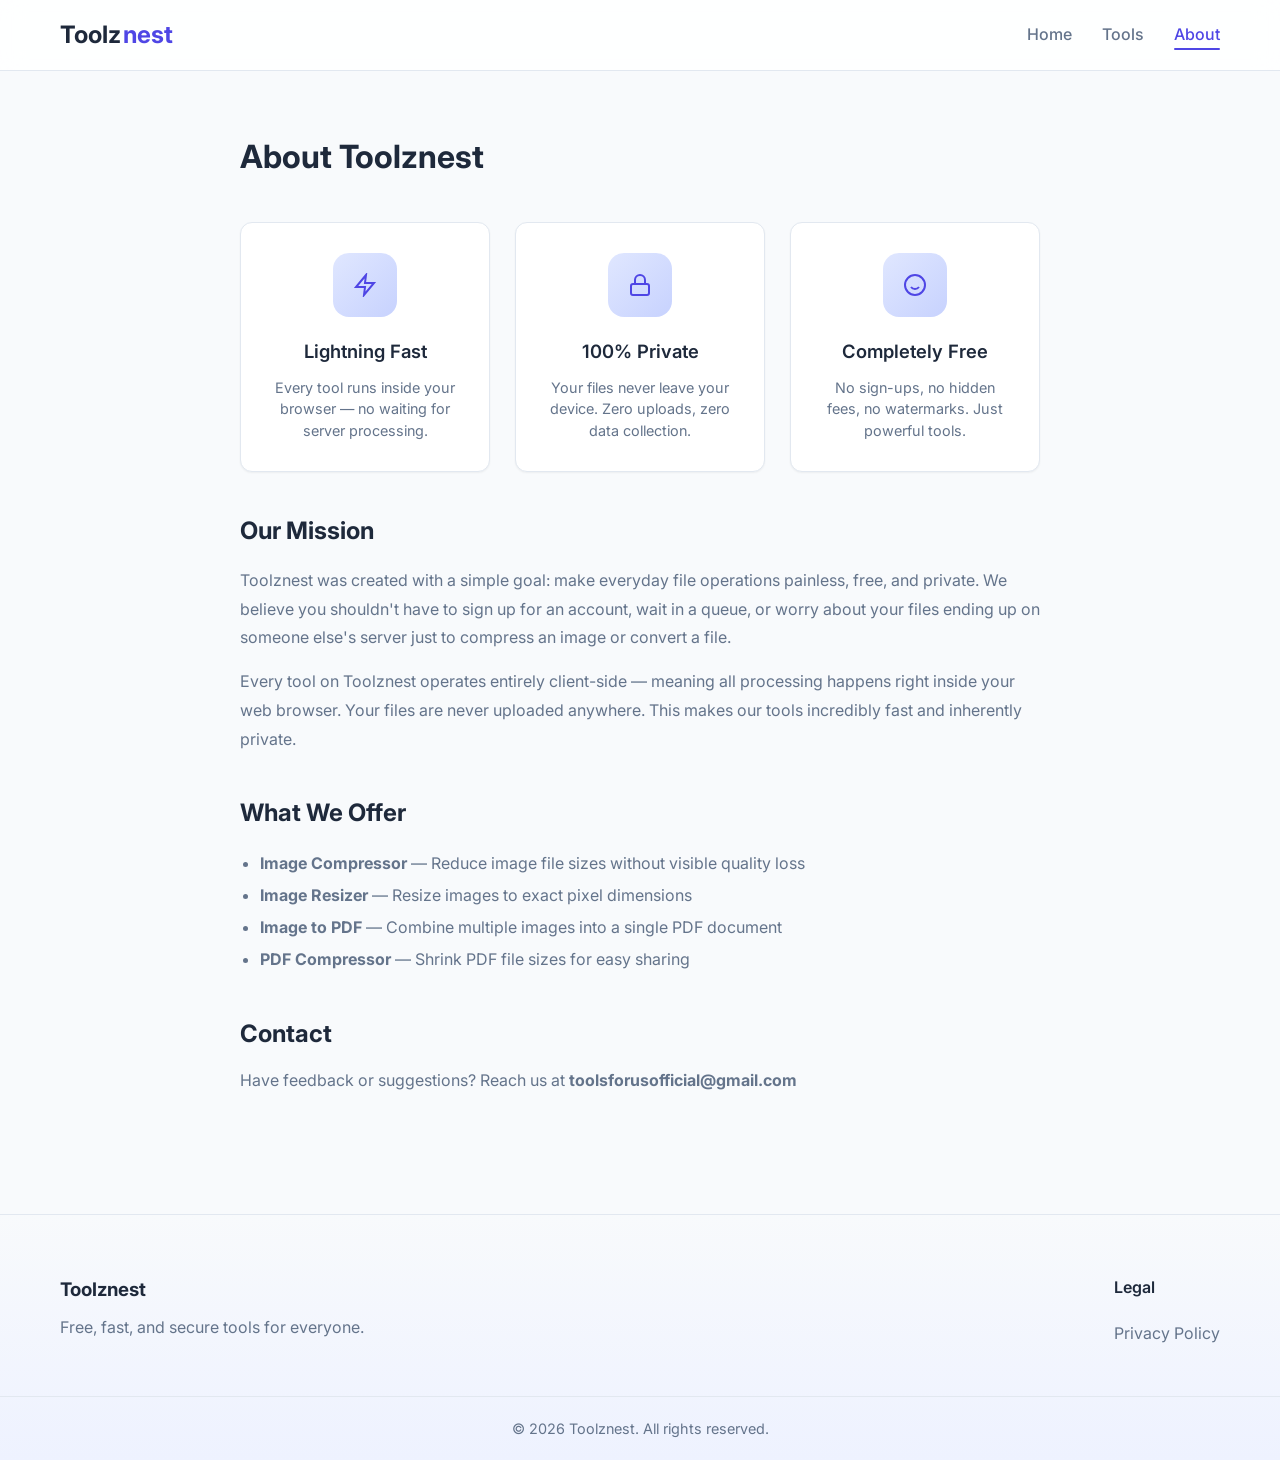
==== about.html @ 43f98a4e "Refactor: Client-specific layout for Top Image and PDF Tools + Dark Mode/SEO/Bookmarks" ====
<!DOCTYPE html>
<html lang="en">
<head>
    <meta charset="UTF-8">
    <meta name="viewport" content="width=device-width, initial-scale=1.0">
    <title>About - Toolznest</title>
    <meta name="description" content="Learn about Toolznest — a free, fast, and privacy-first platform for online PDF and image tools.">
    <link rel="stylesheet" href="css/style.css">
    <link href="https://fonts.googleapis.com/css2?family=Inter:wght@400;500;600;700&display=swap" rel="stylesheet">
</head>
<body>
    <nav class="navbar">
        <div class="container nav-content">
            <a href="index.html" class="logo">Toolz<span class="highlight">nest</span></a>
            <ul class="nav-links">
                <li><a href="index.html">Home</a></li>
                <li><a href="index.html#tools">Tools</a></li>
                <li><a href="about.html" class="active">About</a></li>
            </ul>
        </div>
    </nav>

    <main class="container" style="padding: 60px 20px;">
        <div style="max-width: 800px; margin: 0 auto;">
            <h1>About Toolznest</h1>

            <section style="margin-top: 40px;">
                <div style="display: grid; grid-template-columns: repeat(auto-fit, minmax(220px, 1fr)); gap: 25px; margin-bottom: 40px;">
                    <div class="tool-card" style="cursor: default;">
                        <div class="icon-wrapper">
                            <svg width="24" height="24" viewBox="0 0 24 24" fill="none" stroke="currentColor" stroke-width="2"><path d="M13 2L3 14h9l-1 8 10-12h-9l1-8z"/></svg>
                        </div>
                        <h3>Lightning Fast</h3>
                        <p>Every tool runs inside your browser — no waiting for server processing.</p>
                    </div>
                    <div class="tool-card" style="cursor: default;">
                        <div class="icon-wrapper">
                            <svg width="24" height="24" viewBox="0 0 24 24" fill="none" stroke="currentColor" stroke-width="2"><rect x="3" y="11" width="18" height="11" rx="2" ry="2"></rect><path d="M7 11V7a5 5 0 0 1 10 0v4"></path></svg>
                        </div>
                        <h3>100% Private</h3>
                        <p>Your files never leave your device. Zero uploads, zero data collection.</p>
                    </div>
                    <div class="tool-card" style="cursor: default;">
                        <div class="icon-wrapper">
                            <svg width="24" height="24" viewBox="0 0 24 24" fill="none" stroke="currentColor" stroke-width="2"><circle cx="12" cy="12" r="10"/><path d="M8 14s1.5 2 4 2 4-2 4-2"/><line x1="9" y1="9" x2="9.01" y2="9"/><line x1="15" y1="9" x2="15.01" y2="9"/></svg>
                        </div>
                        <h3>Completely Free</h3>
                        <p>No sign-ups, no hidden fees, no watermarks. Just powerful tools.</p>
                    </div>
                </div>
            </section>

            <section style="margin-top: 30px;">
                <h2>Our Mission</h2>
                <p style="color: var(--text-muted); margin-top: 15px; line-height: 1.8;">Toolznest was created with a simple goal: make everyday file operations painless, free, and private. We believe you shouldn't have to sign up for an account, wait in a queue, or worry about your files ending up on someone else's server just to compress an image or convert a file.</p>
                <p style="color: var(--text-muted); margin-top: 15px; line-height: 1.8;">Every tool on Toolznest operates entirely client-side — meaning all processing happens right inside your web browser. Your files are never uploaded anywhere. This makes our tools incredibly fast and inherently private.</p>
            </section>

            <section style="margin-top: 40px;">
                <h2>What We Offer</h2>
                <ul style="color: var(--text-muted); margin-top: 15px; line-height: 2; padding-left: 20px;">
                    <li><strong>Image Compressor</strong> — Reduce image file sizes without visible quality loss</li>
                    <li><strong>Image Resizer</strong> — Resize images to exact pixel dimensions</li>
                    <li><strong>Image to PDF</strong> — Combine multiple images into a single PDF document</li>
                    <li><strong>PDF Compressor</strong> — Shrink PDF file sizes for easy sharing</li>
                </ul>
            </section>

            <section style="margin-top: 40px;">
                <h2>Contact</h2>
                <p style="color: var(--text-muted); margin-top: 15px;">Have feedback or suggestions? Reach us at <strong>toolsforusofficial@gmail.com</strong></p>
            </section>
        </div>
    </main>

    <footer class="footer">
        <div class="container footer-content">
            <div class="footer-brand">
                <h3>Toolz<span>nest</span></h3>
                <p>Free, fast, and secure tools for everyone.</p>
            </div>
            <div class="footer-links">
                <h4>Legal</h4>
                <ul>
                    <li><a href="privacy.html">Privacy Policy</a></li>
                </ul>
            </div>
        </div>
        <div class="footer-bottom">
            <p>&copy; 2026 Toolznest. All rights reserved.</p>
        </div>
    </footer>
</body>
</html>
---- css/style.css ----
:root {
    --primary: #4F46E5;
    --primary-hover: #4338CA;
    --primary-glow: rgba(79, 70, 229, 0.25);
    --secondary: #E0E7FF;
    --secondary-hover: #C7D2FE;
    --accent: #06B6D4;
    --accent-hover: #0891B2;
    --success: #10B981;
    --success-bg: #D1FAE5;
    --warning: #F59E0B;
    --danger: #EF4444;
    --bg-color: #F8FAFC;
    --card-bg: #FFFFFF;
    --text-main: #1E293B;
    --text-muted: #64748B;
    --border-color: #E2E8F0;
    --nav-bg: rgba(255, 255, 255, 0.85);
    --shadow-sm: 0 1px 2px 0 rgba(0, 0, 0, 0.05);
    --shadow-md: 0 4px 6px -1px rgba(0, 0, 0, 0.1), 0 2px 4px -1px rgba(0, 0, 0, 0.06);
    --shadow-lg: 0 10px 15px -3px rgba(0, 0, 0, 0.1), 0 4px 6px -2px rgba(0, 0, 0, 0.05);
    --shadow-xl: 0 20px 25px -5px rgba(0, 0, 0, 0.1), 0 10px 10px -5px rgba(0, 0, 0, 0.04);
    --radius: 12px;
    --radius-lg: 20px;
}

[data-theme="dark"] {
    --primary: #6366F1;
    --primary-hover: #4F46E5;
    --primary-glow: rgba(99, 102, 241, 0.3);
    --secondary: #312E81;
    --secondary-hover: #3730A3;
    --accent: #22D3EE;
    --accent-hover: #06B6D4;
    --success: #34D399;
    --success-bg: #064E3B;
    --bg-color: #0F172A;
    --card-bg: #1E293B;
    --text-main: #F8FAFC;
    --text-muted: #94A3B8;
    --border-color: #334155;
    --nav-bg: rgba(30, 41, 59, 0.85);
    --shadow-sm: 0 1px 2px 0 rgba(0, 0, 0, 0.3);
    --shadow-md: 0 4px 6px -1px rgba(0, 0, 0, 0.4), 0 2px 4px -1px rgba(0, 0, 0, 0.2);
    --shadow-lg: 0 10px 15px -3px rgba(0, 0, 0, 0.5), 0 4px 6px -2px rgba(0, 0, 0, 0.3);
    --shadow-xl: 0 20px 25px -5px rgba(0, 0, 0, 0.6), 0 10px 10px -5px rgba(0, 0, 0, 0.4);
}


* {
    margin: 0;
    padding: 0;
    box-sizing: border-box;
    font-family: 'Inter', -apple-system, sans-serif;
}

body {
    background-color: var(--bg-color);
    color: var(--text-main);
    line-height: 1.6;
}

a {
    text-decoration: none;
    color: inherit;
}

.container {
    max-width: 1200px;
    margin: 0 auto;
    padding: 0 20px;
}

/* ===== Navbar ===== */
.navbar {
    background: rgba(255, 255, 255, 0.85);
    backdrop-filter: blur(12px);
    -webkit-backdrop-filter: blur(12px);
    border-bottom: 1px solid var(--border-color);
    position: sticky;
    top: 0;
    z-index: 100;
    transition: box-shadow 0.3s ease;
}

.navbar.scrolled {
    box-shadow: var(--shadow-md);
}

.nav-content {
    display: flex;
    justify-content: space-between;
    align-items: center;
    height: 70px;
}

.logo {
    font-size: 1.5rem;
    font-weight: 700;
    color: var(--text-main);
    display: flex;
    align-items: center;
    gap: 2px;
}

.highlight {
    color: var(--primary);
}

.nav-links {
    display: flex;
    list-style: none;
    gap: 30px;
}

.nav-links a {
    font-weight: 500;
    color: var(--text-muted);
    transition: color 0.2s ease;
    position: relative;
    padding: 4px 0;
}

.nav-links a::after {
    content: '';
    position: absolute;
    bottom: -2px;
    left: 0;
    width: 0;
    height: 2px;
    background: var(--primary);
    transition: width 0.3s ease;
    border-radius: 2px;
}

.nav-links a:hover::after, .nav-links a.active::after {
    width: 100%;
}

.nav-links a:hover, .nav-links a.active {
    color: var(--primary);
}

/* ===== Hero Section ===== */
.hero {
    padding: 100px 0 80px;
    text-align: center;
    background: linear-gradient(135deg, #EEF2FF 0%, #E0E7FF 40%, #C7D2FE 100%);
    border-bottom: 1px solid var(--border-color);
    position: relative;
    overflow: hidden;
}

.hero::before {
    content: '';
    position: absolute;
    top: -50%;
    left: -50%;
    width: 200%;
    height: 200%;
    background: radial-gradient(circle at 30% 50%, rgba(79, 70, 229, 0.08) 0%, transparent 50%),
                radial-gradient(circle at 70% 30%, rgba(6, 182, 212, 0.06) 0%, transparent 50%);
    animation: heroFloat 20s ease-in-out infinite;
}

@keyframes heroFloat {
    0%, 100% { transform: translate(0, 0) rotate(0deg); }
    25% { transform: translate(2%, -1%) rotate(1deg); }
    50% { transform: translate(-1%, 2%) rotate(-0.5deg); }
    75% { transform: translate(1%, -2%) rotate(0.5deg); }
}

.hero-content {
    position: relative;
    z-index: 1;
}

.hero-badge {
    display: inline-flex;
    align-items: center;
    gap: 8px;
    padding: 8px 20px;
    background: white;
    border-radius: 50px;
    font-size: 0.85rem;
    font-weight: 600;
    color: var(--primary);
    box-shadow: var(--shadow-md);
    margin-bottom: 30px;
    animation: fadeInDown 0.6s ease;
    border: 1px solid rgba(79, 70, 229, 0.15);
}

.hero-badge .badge-icon {
    font-size: 1rem;
}

.hero h1 {
    font-size: 3.2rem;
    font-weight: 800;
    margin-bottom: 20px;
    color: var(--text-main);
    line-height: 1.2;
    animation: fadeInUp 0.6s ease 0.1s both;
    letter-spacing: -0.02em;
}

.hero h1 .highlight {
    background: linear-gradient(135deg, var(--primary), var(--accent));
    -webkit-background-clip: text;
    -webkit-text-fill-color: transparent;
    background-clip: text;
}

.hero .subtitle {
    font-size: 1.2rem;
    color: var(--text-muted);
    max-width: 650px;
    margin: 0 auto 20px auto;
    animation: fadeInUp 0.6s ease 0.2s both;
}

.hero-features {
    display: flex;
    justify-content: center;
    gap: 30px;
    margin-bottom: 40px;
    animation: fadeInUp 0.6s ease 0.3s both;
    flex-wrap: wrap;
}

.hero-feature {
    display: flex;
    align-items: center;
    gap: 8px;
    font-size: 0.95rem;
    color: var(--text-main);
    font-weight: 500;
}

.hero-feature .check-icon {
    width: 22px;
    height: 22px;
    background: var(--success);
    border-radius: 50%;
    display: flex;
    align-items: center;
    justify-content: center;
    color: white;
    font-size: 0.75rem;
    flex-shrink: 0;
}

.cta-buttons {
    animation: fadeInUp 0.6s ease 0.4s both;
}

.btn {
    display: inline-block;
    padding: 14px 32px;
    border-radius: 10px;
    font-weight: 600;
    font-size: 0.95rem;
    transition: all 0.3s ease;
    cursor: pointer;
    border: none;
    letter-spacing: 0.01em;
}

.btn-primary {
    background: linear-gradient(135deg, var(--primary), #6366F1);
    color: white;
    box-shadow: 0 4px 14px var(--primary-glow);
}

.btn-primary:hover {
    transform: translateY(-2px);
    box-shadow: 0 8px 25px var(--primary-glow);
}

.btn-secondary {
    background-color: white;
    color: var(--primary);
    border: 2px solid rgba(79, 70, 229, 0.2);
    margin-left: 15px;
}

.btn-secondary:hover {
    background-color: var(--secondary);
    border-color: var(--primary);
    transform: translateY(-2px);
}

.btn-success {
    background: linear-gradient(135deg, var(--success), #059669);
    color: white;
    box-shadow: 0 4px 14px rgba(16, 185, 129, 0.25);
}

.btn-success:hover {
    transform: translateY(-2px);
    box-shadow: 0 8px 25px rgba(16, 185, 129, 0.3);
}

.btn-outline {
    background: transparent;
    color: var(--text-muted);
    border: 2px solid var(--border-color);
}

.btn-outline:hover {
    border-color: var(--primary);
    color: var(--primary);
    background: var(--secondary);
}

.btn-icon {
    display: inline-flex;
    align-items: center;
    gap: 8px;
}

.btn-icon svg {
    width: 18px;
    height: 18px;
}

/* ===== Animations ===== */
@keyframes fadeInUp {
    from { opacity: 0; transform: translateY(20px); }
    to { opacity: 1; transform: translateY(0); }
}

@keyframes fadeInDown {
    from { opacity: 0; transform: translateY(-20px); }
    to { opacity: 1; transform: translateY(0); }
}

@keyframes fadeIn {
    from { opacity: 0; }
    to { opacity: 1; }
}

@keyframes pulse {
    0%, 100% { transform: scale(1); }
    50% { transform: scale(1.05); }
}

@keyframes spin {
    from { transform: rotate(0deg); }
    to { transform: rotate(360deg); }
}

@keyframes shimmer {
    0% { background-position: -200% 0; }
    100% { background-position: 200% 0; }
}

/* ===== Sections ===== */
.category-section {
    padding: 60px 0;
}

.section-title {
    font-size: 2rem;
    margin-bottom: 15px;
    text-align: center;
    font-weight: 700;
}

.section-subtitle {
    text-align: center;
    color: var(--text-muted);
    margin-bottom: 40px;
    font-size: 1.05rem;
}

.cards-grid {
    display: grid;
    grid-template-columns: repeat(auto-fill, minmax(280px, 1fr));
    gap: 24px;
}

/* ===== Tool Cards ===== */
.tool-card {
    background-color: var(--card-bg);
    border-radius: var(--radius);
    padding: 30px;
    text-align: center;
    border: 1px solid var(--border-color);
    box-shadow: var(--shadow-sm);
    transition: all 0.4s cubic-bezier(0.25, 0.8, 0.25, 1);
    position: relative;
    overflow: hidden;
}

.tool-card::before {
    content: '';
    position: absolute;
    top: 0;
    left: 0;
    right: 0;
    height: 3px;
    background: linear-gradient(90deg, var(--primary), var(--accent));
    opacity: 0;
    transition: opacity 0.3s ease;
}

.tool-card:hover {
    transform: translateY(-6px);
    box-shadow: var(--shadow-xl);
    border-color: rgba(79, 70, 229, 0.3);
}

.tool-card:hover::before {
    opacity: 1;
}

.tool-card .tag {
    position: absolute;
    top: 12px;
    right: 12px;
    font-size: 0.7rem;
    font-weight: 700;
    padding: 3px 10px;
    border-radius: 20px;
    text-transform: uppercase;
    letter-spacing: 0.5px;
}

.tag-new {
    background: linear-gradient(135deg, #10B981, #059669);
    color: white;
}

.tag-popular {
    background: linear-gradient(135deg, #F59E0B, #D97706);
    color: white;
}

.tag-hot {
    background: linear-gradient(135deg, #EF4444, #DC2626);
    color: white;
}

.icon-wrapper {
    width: 64px;
    height: 64px;
    background: linear-gradient(135deg, var(--secondary), #C7D2FE);
    border-radius: 16px;
    margin: 0 auto 20px auto;
    display: flex;
    align-items: center;
    justify-content: center;
    color: var(--primary);
    transition: all 0.3s ease;
}

.tool-card:hover .icon-wrapper {
    transform: scale(1.1);
    background: linear-gradient(135deg, var(--primary), #6366F1);
    color: white;
}

.tool-card h3 {
    font-size: 1.15rem;
    margin-bottom: 10px;
    font-weight: 600;
}

.tool-card p {
    color: var(--text-muted);
    font-size: 0.9rem;
    line-height: 1.5;
}

/* ===== Footer ===== */
.footer {
    background: linear-gradient(180deg, var(--bg-color) 0%, #EEF2FF 100%);
    border-top: 1px solid var(--border-color);
    margin-top: 60px;
    padding-top: 60px;
}

.footer-content {
    display: flex;
    justify-content: space-between;
    flex-wrap: wrap;
    gap: 40px;
    margin-bottom: 40px;
}

.footer-brand p {
    color: var(--text-muted);
    margin-top: 10px;
}

.footer-links h4 {
    margin-bottom: 20px;
    font-weight: 600;
}

.footer-links ul {
    list-style: none;
}

.footer-links li {
    margin-bottom: 10px;
}

.footer-links a {
    color: var(--text-muted);
    transition: color 0.2s;
}

.footer-links a:hover {
    color: var(--primary);
}

.footer-bottom {
    text-align: center;
    padding: 20px;
    border-top: 1px solid var(--border-color);
    color: var(--text-muted);
    font-size: 0.9rem;
}

/* ===== Tool Page Specifics ===== */
.tool-page-header {
    text-align: center;
    padding: 60px 0 40px;
}

.tool-page-header h1 {
    font-size: 2.5rem;
    font-weight: 800;
    margin-bottom: 12px;
    letter-spacing: -0.02em;
}

.tool-page-header p {
    color: var(--text-muted);
    font-size: 1.1rem;
    max-width: 600px;
    margin: 0 auto;
}

.tool-workspace {
    background: var(--card-bg);
    border-radius: var(--radius-lg);
    padding: 40px;
    box-shadow: var(--shadow-lg);
    border: 1px solid var(--border-color);
    max-width: 800px;
    margin: 0 auto 60px;
    position: relative;
}

.upload-area {
    border: 2px dashed var(--border-color);
    border-radius: var(--radius);
    padding: 50px 40px;
    text-align: center;
    cursor: pointer;
    transition: all 0.3s ease;
    background: var(--bg-color);
    position: relative;
}

.upload-area:hover, .upload-area.dragover {
    border-color: var(--primary);
    background: var(--secondary);
    transform: scale(1.01);
}

.upload-icon {
    margin-bottom: 15px;
    color: var(--text-muted);
    transition: color 0.3s;
}

.upload-area:hover .upload-icon {
    color: var(--primary);
}

.upload-label {
    display: block;
    margin-bottom: 10px;
    font-weight: 600;
    font-size: 1.05rem;
}

.hidden-input {
    display: none;
}

.text-muted {
    color: var(--text-muted);
}

.settings-panel {
    margin-top: 30px;
    display: none;
    padding: 25px;
    background: var(--bg-color);
    border-radius: var(--radius);
    animation: fadeInUp 0.4s ease;
}

.form-group {
    margin-bottom: 20px;
}

.form-group label {
    display: block;
    margin-bottom: 8px;
    font-weight: 500;
}

.form-control {
    width: 100%;
    padding: 12px 14px;
    border: 1px solid var(--border-color);
    border-radius: 8px;
    outline: none;
    font-size: 0.95rem;
    transition: border-color 0.2s, box-shadow 0.2s;
}

.form-control:focus {
    border-color: var(--primary);
    box-shadow: 0 0 0 3px var(--primary-glow);
}

.result-area {
    margin-top: 30px;
    display: none;
    text-align: center;
    padding-top: 30px;
    border-top: 1px solid var(--border-color);
    animation: fadeInUp 0.5s ease;
}

.file-stats {
    display: flex;
    justify-content: center;
    gap: 30px;
    margin-bottom: 25px;
    color: var(--text-muted);
    flex-wrap: wrap;
}

.stat-box {
    background: var(--secondary);
    padding: 15px 25px;
    border-radius: 12px;
    min-width: 150px;
}

.stat-box small {
    display: block;
    margin-bottom: 4px;
    font-size: 0.8rem;
    text-transform: uppercase;
    letter-spacing: 0.5px;
    color: var(--text-muted);
}

/* ===== Processing Overlay ===== */
.processing-overlay {
    position: absolute;
    top: 0;
    left: 0;
    right: 0;
    bottom: 0;
    background: rgba(255, 255, 255, 0.95);
    backdrop-filter: blur(4px);
    display: none;
    flex-direction: column;
    align-items: center;
    justify-content: center;
    border-radius: var(--radius-lg);
    z-index: 10;
    animation: fadeIn 0.3s ease;
}

.processing-overlay.active {
    display: flex;
}

.processing-spinner {
    width: 56px;
    height: 56px;
    border: 4px solid var(--border-color);
    border-top-color: var(--primary);
    border-radius: 50%;
    animation: spin 0.8s linear infinite;
    margin-bottom: 20px;
}

.processing-text {
    font-size: 1.1rem;
    font-weight: 600;
    color: var(--text-main);
    margin-bottom: 8px;
}

.processing-subtext {
    font-size: 0.9rem;
    color: var(--text-muted);
    margin-bottom: 20px;
}

/* ===== Progress Bar ===== */
.progress-container {
    width: 280px;
    height: 8px;
    background: var(--border-color);
    border-radius: 10px;
    overflow: hidden;
    margin-top: 5px;
}

.progress-bar {
    height: 100%;
    background: linear-gradient(90deg, var(--primary), var(--accent));
    border-radius: 10px;
    width: 0%;
    transition: width 0.3s ease;
    position: relative;
}

.progress-bar::after {
    content: '';
    position: absolute;
    top: 0;
    left: 0;
    right: 0;
    bottom: 0;
    background: linear-gradient(90deg, transparent, rgba(255,255,255,0.3), transparent);
    background-size: 200% 100%;
    animation: shimmer 1.5s infinite;
}

.progress-percent {
    font-size: 0.85rem;
    font-weight: 600;
    color: var(--primary);
    margin-top: 8px;
}

/* ===== Result Action Buttons ===== */
.result-actions {
    display: flex;
    justify-content: center;
    gap: 15px;
    margin-top: 20px;
    flex-wrap: wrap;
}

/* ===== SEO Content Area ===== */
.seo-content {
    max-width: 800px;
    margin: 60px auto;
}

.seo-content h2, .seo-content h3 {
    margin: 30px 0 15px;
    color: var(--text-main);
}

.seo-content h2 {
    font-size: 1.6rem;
}

.seo-content p {
    margin-bottom: 15px;
    color: var(--text-muted);
    line-height: 1.8;
}

.faq-section {
    margin-top: 40px;
}

.faq-item {
    margin-bottom: 15px;
    border: 1px solid var(--border-color);
    border-radius: 10px;
    padding: 20px;
    transition: all 0.3s ease;
    cursor: pointer;
}

.faq-item:hover {
    border-color: rgba(79, 70, 229, 0.3);
    box-shadow: var(--shadow-sm);
}

.faq-question {
    font-weight: 600;
    margin-bottom: 10px;
    display: flex;
    align-items: center;
    gap: 8px;
}

.faq-question::before {
    content: '❓';
    font-size: 0.9rem;
}

.faq-answer {
    color: var(--text-muted);
    line-height: 1.7;
}

/* ===== Ratings UI ===== */
.rating-ui {
    margin-top: 40px;
    text-align: center;
    padding: 25px;
    background: var(--card-bg);
    border-radius: var(--radius);
    border: 1px solid var(--border-color);
}

.stars {
    color: #FBBF24;
    font-size: 1.5rem;
    margin: 10px 0;
    cursor: pointer;
}

.star {
    transition: transform 0.2s, color 0.2s;
    display: inline-block;
}

.star:hover {
    transform: scale(1.3);
}

/* ===== Trust Badges on Homepage ===== */
.trust-section {
    padding: 40px 0;
    border-bottom: 1px solid var(--border-color);
}

.trust-badges {
    display: flex;
    justify-content: center;
    gap: 50px;
    flex-wrap: wrap;
}

.trust-badge {
    display: flex;
    align-items: center;
    gap: 12px;
    color: var(--text-muted);
    font-size: 0.95rem;
    font-weight: 500;
}

.trust-badge .trust-icon {
    width: 44px;
    height: 44px;
    border-radius: 12px;
    display: flex;
    align-items: center;
    justify-content: center;
    font-size: 1.2rem;
}

.trust-icon.blue { background: #EEF2FF; color: var(--primary); }
.trust-icon.green { background: #D1FAE5; color: var(--success); }
.trust-icon.orange { background: #FEF3C7; color: var(--warning); }
.trust-icon.cyan { background: #CFFAFE; color: var(--accent); }

/* ===== File Preview for Background Remover ===== */
.preview-container {
    display: grid;
    grid-template-columns: 1fr 1fr;
    gap: 20px;
    margin-top: 20px;
}

.preview-box {
    border-radius: var(--radius);
    overflow: hidden;
    border: 1px solid var(--border-color);
    position: relative;
    background: repeating-conic-gradient(#E5E7EB 0% 25%, #fff 0% 50%) 50% / 20px 20px;
}

.preview-box img {
    width: 100%;
    height: auto;
    display: block;
}

.preview-label {
    position: absolute;
    top: 10px;
    left: 10px;
    padding: 4px 12px;
    border-radius: 6px;
    font-size: 0.75rem;
    font-weight: 600;
    text-transform: uppercase;
    letter-spacing: 0.5px;
}

.preview-label.original {
    background: rgba(30, 41, 59, 0.8);
    color: white;
}

.preview-label.result {
    background: rgba(79, 70, 229, 0.9);
    color: white;
}

/* ===== KB Size Selector ===== */
.kb-presets {
    display: flex;
    gap: 10px;
    flex-wrap: wrap;
    margin-bottom: 15px;
}

.kb-preset-btn {
    padding: 8px 18px;
    border: 2px solid var(--border-color);
    border-radius: 8px;
    background: white;
    cursor: pointer;
    font-weight: 600;
    font-size: 0.85rem;
    transition: all 0.2s;
    color: var(--text-main);
}

.kb-preset-btn:hover, .kb-preset-btn.active {
    border-color: var(--primary);
    background: var(--secondary);
    color: var(--primary);
}

/* ===== Merge PDF specific ===== */
.file-list {
    list-style: none;
    margin: 15px 0;
    max-height: 250px;
    overflow-y: auto;
}

.file-list-item {
    display: flex;
    align-items: center;
    justify-content: space-between;
    padding: 12px 15px;
    background: var(--bg-color);
    border-radius: 8px;
    margin-bottom: 8px;
    border: 1px solid var(--border-color);
    transition: all 0.2s;
    cursor: grab;
}

.file-list-item:hover {
    border-color: var(--primary);
    background: var(--secondary);
}

.file-list-item .file-info {
    display: flex;
    align-items: center;
    gap: 10px;
    font-size: 0.9rem;
    font-weight: 500;
}

.file-list-item .file-remove {
    width: 28px;
    height: 28px;
    border: none;
    background: transparent;
    color: var(--danger);
    cursor: pointer;
    border-radius: 6px;
    display: flex;
    align-items: center;
    justify-content: center;
    font-size: 1.1rem;
    transition: all 0.2s;
}

.file-list-item .file-remove:hover {
    background: rgba(239, 68, 68, 0.1);
}

.file-count-badge {
    display: inline-block;
    padding: 2px 10px;
    background: var(--primary);
    color: white;
    border-radius: 20px;
    font-size: 0.8rem;
    font-weight: 600;
    margin-left: 8px;
}

/* ===== Mobile Responsiveness ===== */
@media (max-width: 768px) {
    .nav-links {
        display: none;
    }
    .hero {
        padding: 60px 0;
    }
    .hero h1 {
        font-size: 1.8rem;
    }
    .hero .subtitle {
        font-size: 1rem;
    }
    .hero-features {
        gap: 15px;
    }
    .hero-feature {
        font-size: 0.85rem;
    }
    .tool-workspace {
        padding: 20px;
    }
    .file-stats {
        flex-direction: column;
        gap: 10px;
    }
    .preview-container {
        grid-template-columns: 1fr;
    }
    .trust-badges {
        gap: 25px;
    }
    .cards-grid {
        grid-template-columns: 1fr;
    }
    .result-actions {
        flex-direction: column;
        align-items: center;
    }
    .btn-secondary {
        margin-left: 0;
    }
    .tool-page-header h1 {
        font-size: 1.8rem;
    }
}

@media (max-width: 480px) {
    .hero h1 {
        font-size: 1.5rem;
    }
    .upload-area {
        padding: 30px 20px;
    }
    .kb-presets {
        justify-content: center;
    }
}

/* Platform Features (Ads, Search, Bookmarks, Theme Toggle) */
.ad-slot {
    width: 100%;
    min-height: 90px;
    background: var(--card-bg);
    border: 1px dashed var(--border-color);
    border-radius: var(--radius);
    display: flex;
    align-items: center;
    justify-content: center;
    color: var(--text-muted);
    font-size: 0.9rem;
    margin: 30px 0;
    text-align: center;
}

.nav-actions {
    display: flex;
    align-items: center;
    gap: 15px;
}
.search-bar {
    position: relative;
    display: flex;
    align-items: center;
}
.search-bar input {
    padding: 8px 15px 8px 35px;
    border-radius: 20px;
    border: 1px solid var(--border-color);
    background: var(--bg-color);
    color: var(--text-main);
    width: 200px;
    transition: width 0.3s;
}
.search-bar input:focus {
    width: 250px;
    outline: none;
    border-color: var(--primary);
}
.search-icon {
    position: absolute;
    left: 10px;
    color: var(--text-muted);
    pointer-events: none;
    display: flex;
}
.theme-toggle {
    background: var(--card-bg);
    border: 1px solid var(--border-color);
    color: var(--text-main);
    cursor: pointer;
    font-size: 1.1rem;
    display: flex;
    align-items: center;
    justify-content: center;
    width: 38px;
    height: 38px;
    border-radius: 50%;
    transition: all 0.2s;
}
.theme-toggle:hover {
    background: var(--secondary);
}

.bookmark-btn {
    position: absolute;
    top: 15px;
    right: 15px;
    background: rgba(255, 255, 255, 0.8);
    border: none;
    border-radius: 50%;
    width: 32px;
    height: 32px;
    display: flex;
    align-items: center;
    justify-content: center;
    cursor: pointer;
    color: #CBD5E1;
    transition: all 0.2s;
    z-index: 10;
}
.bookmark-btn:hover {
    transform: scale(1.1);
}
[data-theme="dark"] .bookmark-btn {
    background: rgba(15, 23, 42, 0.8);
    color: #475569;
}
.bookmark-btn.active {
    color: var(--danger);
}
.bookmark-btn.active svg {
    fill: var(--danger);
    stroke: var(--danger);
}

.category-tabs {
    display: flex;
    gap: 10px;
    justify-content: center;
    margin-bottom: 30px;
    flex-wrap: wrap;
}
.category-tab {
    padding: 8px 20px;
    border-radius: 20px;
    background: var(--card-bg);
    border: 1px solid var(--border-color);
    color: var(--text-main);
    cursor: pointer;
    font-weight: 500;
    transition: all 0.2s;
}
.category-tab.active, .category-tab:hover {
    background: var(--primary);
    color: white;
    border-color: var(--primary);
}

.hidden-card {
    display: none !important;
}

@media (max-width: 768px) {
    .nav-actions {
        display: none;
    }
}
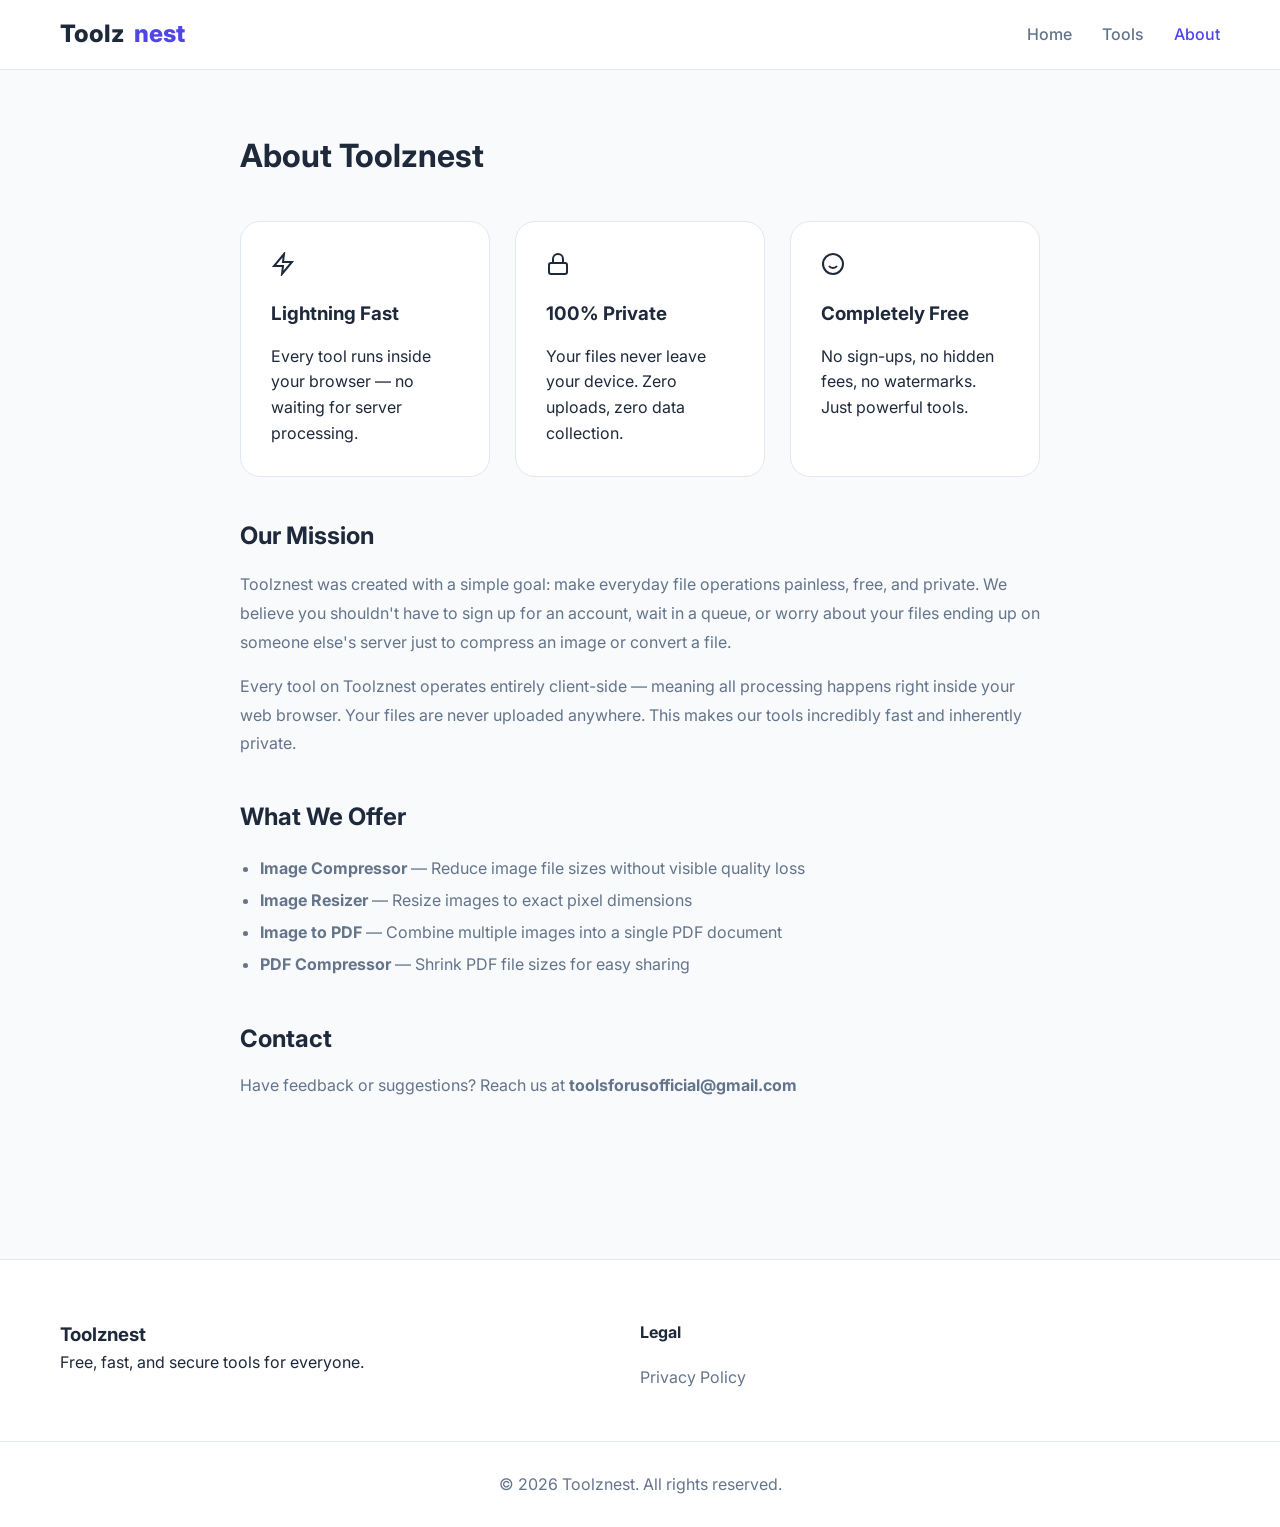
==== commit 2c7533db: "Add files via upload" ====
--- a/about.html
+++ b/about.html
@@ -1,94 +1,94 @@
-<!DOCTYPE html>
-<html lang="en">
-<head>
-    <meta charset="UTF-8">
-    <meta name="viewport" content="width=device-width, initial-scale=1.0">
-    <title>About - Toolznest</title>
-    <meta name="description" content="Learn about Toolznest — a free, fast, and privacy-first platform for online PDF and image tools.">
-    <link rel="stylesheet" href="css/style.css">
-    <link href="https://fonts.googleapis.com/css2?family=Inter:wght@400;500;600;700&display=swap" rel="stylesheet">
-</head>
-<body>
-    <nav class="navbar">
-        <div class="container nav-content">
-            <a href="index.html" class="logo">Toolz<span class="highlight">nest</span></a>
-            <ul class="nav-links">
-                <li><a href="index.html">Home</a></li>
-                <li><a href="index.html#tools">Tools</a></li>
-                <li><a href="about.html" class="active">About</a></li>
-            </ul>
-        </div>
-    </nav>
-
-    <main class="container" style="padding: 60px 20px;">
-        <div style="max-width: 800px; margin: 0 auto;">
-            <h1>About Toolznest</h1>
-
-            <section style="margin-top: 40px;">
-                <div style="display: grid; grid-template-columns: repeat(auto-fit, minmax(220px, 1fr)); gap: 25px; margin-bottom: 40px;">
-                    <div class="tool-card" style="cursor: default;">
-                        <div class="icon-wrapper">
-                            <svg width="24" height="24" viewBox="0 0 24 24" fill="none" stroke="currentColor" stroke-width="2"><path d="M13 2L3 14h9l-1 8 10-12h-9l1-8z"/></svg>
-                        </div>
-                        <h3>Lightning Fast</h3>
-                        <p>Every tool runs inside your browser — no waiting for server processing.</p>
-                    </div>
-                    <div class="tool-card" style="cursor: default;">
-                        <div class="icon-wrapper">
-                            <svg width="24" height="24" viewBox="0 0 24 24" fill="none" stroke="currentColor" stroke-width="2"><rect x="3" y="11" width="18" height="11" rx="2" ry="2"></rect><path d="M7 11V7a5 5 0 0 1 10 0v4"></path></svg>
-                        </div>
-                        <h3>100% Private</h3>
-                        <p>Your files never leave your device. Zero uploads, zero data collection.</p>
-                    </div>
-                    <div class="tool-card" style="cursor: default;">
-                        <div class="icon-wrapper">
-                            <svg width="24" height="24" viewBox="0 0 24 24" fill="none" stroke="currentColor" stroke-width="2"><circle cx="12" cy="12" r="10"/><path d="M8 14s1.5 2 4 2 4-2 4-2"/><line x1="9" y1="9" x2="9.01" y2="9"/><line x1="15" y1="9" x2="15.01" y2="9"/></svg>
-                        </div>
-                        <h3>Completely Free</h3>
-                        <p>No sign-ups, no hidden fees, no watermarks. Just powerful tools.</p>
-                    </div>
-                </div>
-            </section>
-
-            <section style="margin-top: 30px;">
-                <h2>Our Mission</h2>
-                <p style="color: var(--text-muted); margin-top: 15px; line-height: 1.8;">Toolznest was created with a simple goal: make everyday file operations painless, free, and private. We believe you shouldn't have to sign up for an account, wait in a queue, or worry about your files ending up on someone else's server just to compress an image or convert a file.</p>
-                <p style="color: var(--text-muted); margin-top: 15px; line-height: 1.8;">Every tool on Toolznest operates entirely client-side — meaning all processing happens right inside your web browser. Your files are never uploaded anywhere. This makes our tools incredibly fast and inherently private.</p>
-            </section>
-
-            <section style="margin-top: 40px;">
-                <h2>What We Offer</h2>
-                <ul style="color: var(--text-muted); margin-top: 15px; line-height: 2; padding-left: 20px;">
-                    <li><strong>Image Compressor</strong> — Reduce image file sizes without visible quality loss</li>
-                    <li><strong>Image Resizer</strong> — Resize images to exact pixel dimensions</li>
-                    <li><strong>Image to PDF</strong> — Combine multiple images into a single PDF document</li>
-                    <li><strong>PDF Compressor</strong> — Shrink PDF file sizes for easy sharing</li>
-                </ul>
-            </section>
-
-            <section style="margin-top: 40px;">
-                <h2>Contact</h2>
-                <p style="color: var(--text-muted); margin-top: 15px;">Have feedback or suggestions? Reach us at <strong>toolsforusofficial@gmail.com</strong></p>
-            </section>
-        </div>
-    </main>
-
-    <footer class="footer">
-        <div class="container footer-content">
-            <div class="footer-brand">
-                <h3>Toolz<span>nest</span></h3>
-                <p>Free, fast, and secure tools for everyone.</p>
-            </div>
-            <div class="footer-links">
-                <h4>Legal</h4>
-                <ul>
-                    <li><a href="privacy.html">Privacy Policy</a></li>
-                </ul>
-            </div>
-        </div>
-        <div class="footer-bottom">
-            <p>&copy; 2026 Toolznest. All rights reserved.</p>
-        </div>
-    </footer>
-</body>
-</html>
+<!DOCTYPE html>
+<html lang="en">
+<head>
+    <meta charset="UTF-8">
+    <meta name="viewport" content="width=device-width, initial-scale=1.0">
+    <title>About - Toolznest</title>
+    <meta name="description" content="Learn about Toolznest — a free, fast, and privacy-first platform for online PDF and image tools.">
+    <link rel="stylesheet" href="css/style.css">
+    <link href="https://fonts.googleapis.com/css2?family=Inter:wght@400;500;600;700&display=swap" rel="stylesheet">
+</head>
+<body>
+    <nav class="navbar">
+        <div class="container nav-content">
+            <a href="index.html" class="logo">Toolz<span class="highlight">nest</span></a>
+            <ul class="nav-links">
+                <li><a href="index.html">Home</a></li>
+                <li><a href="index.html#tools">Tools</a></li>
+                <li><a href="about.html" class="active">About</a></li>
+            </ul>
+        </div>
+    </nav>
+
+    <main class="container" style="padding: 60px 20px;">
+        <div style="max-width: 800px; margin: 0 auto;">
+            <h1>About Toolznest</h1>
+
+            <section style="margin-top: 40px;">
+                <div style="display: grid; grid-template-columns: repeat(auto-fit, minmax(220px, 1fr)); gap: 25px; margin-bottom: 40px;">
+                    <div class="tool-card" style="cursor: default;">
+                        <div class="icon-wrapper">
+                            <svg width="24" height="24" viewBox="0 0 24 24" fill="none" stroke="currentColor" stroke-width="2"><path d="M13 2L3 14h9l-1 8 10-12h-9l1-8z"/></svg>
+                        </div>
+                        <h3>Lightning Fast</h3>
+                        <p>Every tool runs inside your browser — no waiting for server processing.</p>
+                    </div>
+                    <div class="tool-card" style="cursor: default;">
+                        <div class="icon-wrapper">
+                            <svg width="24" height="24" viewBox="0 0 24 24" fill="none" stroke="currentColor" stroke-width="2"><rect x="3" y="11" width="18" height="11" rx="2" ry="2"></rect><path d="M7 11V7a5 5 0 0 1 10 0v4"></path></svg>
+                        </div>
+                        <h3>100% Private</h3>
+                        <p>Your files never leave your device. Zero uploads, zero data collection.</p>
+                    </div>
+                    <div class="tool-card" style="cursor: default;">
+                        <div class="icon-wrapper">
+                            <svg width="24" height="24" viewBox="0 0 24 24" fill="none" stroke="currentColor" stroke-width="2"><circle cx="12" cy="12" r="10"/><path d="M8 14s1.5 2 4 2 4-2 4-2"/><line x1="9" y1="9" x2="9.01" y2="9"/><line x1="15" y1="9" x2="15.01" y2="9"/></svg>
+                        </div>
+                        <h3>Completely Free</h3>
+                        <p>No sign-ups, no hidden fees, no watermarks. Just powerful tools.</p>
+                    </div>
+                </div>
+            </section>
+
+            <section style="margin-top: 30px;">
+                <h2>Our Mission</h2>
+                <p style="color: var(--text-muted); margin-top: 15px; line-height: 1.8;">Toolznest was created with a simple goal: make everyday file operations painless, free, and private. We believe you shouldn't have to sign up for an account, wait in a queue, or worry about your files ending up on someone else's server just to compress an image or convert a file.</p>
+                <p style="color: var(--text-muted); margin-top: 15px; line-height: 1.8;">Every tool on Toolznest operates entirely client-side — meaning all processing happens right inside your web browser. Your files are never uploaded anywhere. This makes our tools incredibly fast and inherently private.</p>
+            </section>
+
+            <section style="margin-top: 40px;">
+                <h2>What We Offer</h2>
+                <ul style="color: var(--text-muted); margin-top: 15px; line-height: 2; padding-left: 20px;">
+                    <li><strong>Image Compressor</strong> — Reduce image file sizes without visible quality loss</li>
+                    <li><strong>Image Resizer</strong> — Resize images to exact pixel dimensions</li>
+                    <li><strong>Image to PDF</strong> — Combine multiple images into a single PDF document</li>
+                    <li><strong>PDF Compressor</strong> — Shrink PDF file sizes for easy sharing</li>
+                </ul>
+            </section>
+
+            <section style="margin-top: 40px;">
+                <h2>Contact</h2>
+                <p style="color: var(--text-muted); margin-top: 15px;">Have feedback or suggestions? Reach us at <strong>toolsforusofficial@gmail.com</strong></p>
+            </section>
+        </div>
+    </main>
+
+    <footer class="footer">
+        <div class="container footer-content">
+            <div class="footer-brand">
+                <h3>Toolz<span>nest</span></h3>
+                <p>Free, fast, and secure tools for everyone.</p>
+            </div>
+            <div class="footer-links">
+                <h4>Legal</h4>
+                <ul>
+                    <li><a href="privacy.html">Privacy Policy</a></li>
+                </ul>
+            </div>
+        </div>
+        <div class="footer-bottom">
+            <p>&copy; 2026 Toolznest. All rights reserved.</p>
+        </div>
+    </footer>
+</body>
+</html>
--- a/css/style.css
+++ b/css/style.css
@@ -15,11 +15,10 @@
     --text-main: #1E293B;
     --text-muted: #64748B;
     --border-color: #E2E8F0;
-    --nav-bg: rgba(255, 255, 255, 0.85);
+    --nav-bg: rgba(255, 255, 255, 0.9);
     --shadow-sm: 0 1px 2px 0 rgba(0, 0, 0, 0.05);
     --shadow-md: 0 4px 6px -1px rgba(0, 0, 0, 0.1), 0 2px 4px -1px rgba(0, 0, 0, 0.06);
     --shadow-lg: 0 10px 15px -3px rgba(0, 0, 0, 0.1), 0 4px 6px -2px rgba(0, 0, 0, 0.05);
-    --shadow-xl: 0 20px 25px -5px rgba(0, 0, 0, 0.1), 0 10px 10px -5px rgba(0, 0, 0, 0.04);
     --radius: 12px;
     --radius-lg: 20px;
 }
@@ -30,22 +29,13 @@
     --primary-glow: rgba(99, 102, 241, 0.3);
     --secondary: #312E81;
     --secondary-hover: #3730A3;
-    --accent: #22D3EE;
-    --accent-hover: #06B6D4;
-    --success: #34D399;
-    --success-bg: #064E3B;
     --bg-color: #0F172A;
     --card-bg: #1E293B;
     --text-main: #F8FAFC;
     --text-muted: #94A3B8;
     --border-color: #334155;
-    --nav-bg: rgba(30, 41, 59, 0.85);
-    --shadow-sm: 0 1px 2px 0 rgba(0, 0, 0, 0.3);
-    --shadow-md: 0 4px 6px -1px rgba(0, 0, 0, 0.4), 0 2px 4px -1px rgba(0, 0, 0, 0.2);
-    --shadow-lg: 0 10px 15px -3px rgba(0, 0, 0, 0.5), 0 4px 6px -2px rgba(0, 0, 0, 0.3);
-    --shadow-xl: 0 20px 25px -5px rgba(0, 0, 0, 0.6), 0 10px 10px -5px rgba(0, 0, 0, 0.4);
-}
-
+    --nav-bg: rgba(30, 41, 59, 0.9);
+}
 
 * {
     margin: 0;
@@ -58,11 +48,7 @@
     background-color: var(--bg-color);
     color: var(--text-main);
     line-height: 1.6;
-}
-
-a {
-    text-decoration: none;
-    color: inherit;
+    transition: background-color 0.3s, color 0.3s;
 }
 
 .container {
@@ -71,38 +57,41 @@
     padding: 0 20px;
 }
 
-/* ===== Navbar ===== */
+/* Navbar */
 .navbar {
-    background: rgba(255, 255, 255, 0.85);
-    backdrop-filter: blur(12px);
-    -webkit-backdrop-filter: blur(12px);
+    height: 70px;
+    background: var(--nav-bg);
+    backdrop-filter: blur(10px);
     border-bottom: 1px solid var(--border-color);
     position: sticky;
     top: 0;
-    z-index: 100;
-    transition: box-shadow 0.3s ease;
-}
-
+    z-index: 1000;
+    transition: all 0.3s;
+}
 .navbar.scrolled {
+    height: 60px;
     box-shadow: var(--shadow-md);
 }
 
 .nav-content {
-    display: flex;
+    height: 100%;
+    display: flex;
+    align-items: center;
     justify-content: space-between;
-    align-items: center;
-    height: 70px;
 }
 
 .logo {
     font-size: 1.5rem;
-    font-weight: 700;
+    font-weight: 800;
+    text-decoration: none;
     color: var(--text-main);
     display: flex;
     align-items: center;
-    gap: 2px;
-}
-
+    gap: 10px;
+}
+.logo-icon {
+    color: var(--primary);
+}
 .highlight {
     color: var(--primary);
 }
@@ -112,1092 +101,404 @@
     list-style: none;
     gap: 30px;
 }
-
 .nav-links a {
+    text-decoration: none;
+    color: var(--text-muted);
     font-weight: 500;
-    color: var(--text-muted);
-    transition: color 0.2s ease;
-    position: relative;
-    padding: 4px 0;
-}
-
-.nav-links a::after {
-    content: '';
-    position: absolute;
-    bottom: -2px;
-    left: 0;
-    width: 0;
-    height: 2px;
-    background: var(--primary);
-    transition: width 0.3s ease;
-    border-radius: 2px;
-}
-
-.nav-links a:hover::after, .nav-links a.active::after {
-    width: 100%;
-}
-
+    transition: color 0.2s;
+}
 .nav-links a:hover, .nav-links a.active {
     color: var(--primary);
 }
 
-/* ===== Hero Section ===== */
+.nav-actions {
+    display: flex;
+    align-items: center;
+    gap: 15px;
+}
+
+.search-bar {
+    position: relative;
+    display: flex;
+    align-items: center;
+}
+.search-bar input {
+    padding: 8px 15px 8px 35px;
+    border-radius: 20px;
+    border: 1px solid var(--border-color);
+    background: var(--bg-color);
+    color: var(--text-main);
+    width: 180px;
+    transition: all 0.3s;
+}
+.search-bar input:focus {
+    width: 240px;
+    border-color: var(--primary);
+    outline: none;
+    background: var(--card-bg);
+}
+.search-icon {
+    position: absolute;
+    left: 12px;
+    font-size: 0.9rem;
+    pointer-events: none;
+}
+
+.theme-toggle {
+    background: var(--card-bg);
+    border: 1px solid var(--border-color);
+    width: 38px;
+    height: 38px;
+    border-radius: 50%;
+    cursor: pointer;
+    display: flex;
+    align-items: center;
+    justify-content: center;
+    font-size: 1.1rem;
+    transition: all 0.2s;
+}
+.theme-toggle:hover {
+    background: var(--secondary);
+    transform: rotate(15deg);
+}
+
+.menu-toggle {
+    display: none;
+    font-size: 1.5rem;
+    cursor: pointer;
+}
+
+/* Hero */
 .hero {
-    padding: 100px 0 80px;
+    padding: 80px 0;
     text-align: center;
-    background: linear-gradient(135deg, #EEF2FF 0%, #E0E7FF 40%, #C7D2FE 100%);
-    border-bottom: 1px solid var(--border-color);
-    position: relative;
-    overflow: hidden;
-}
-
-.hero::before {
-    content: '';
-    position: absolute;
-    top: -50%;
-    left: -50%;
-    width: 200%;
-    height: 200%;
-    background: radial-gradient(circle at 30% 50%, rgba(79, 70, 229, 0.08) 0%, transparent 50%),
-                radial-gradient(circle at 70% 30%, rgba(6, 182, 212, 0.06) 0%, transparent 50%);
-    animation: heroFloat 20s ease-in-out infinite;
-}
-
-@keyframes heroFloat {
-    0%, 100% { transform: translate(0, 0) rotate(0deg); }
-    25% { transform: translate(2%, -1%) rotate(1deg); }
-    50% { transform: translate(-1%, 2%) rotate(-0.5deg); }
-    75% { transform: translate(1%, -2%) rotate(0.5deg); }
-}
-
-.hero-content {
-    position: relative;
-    z-index: 1;
+    background: radial-gradient(circle at top right, var(--primary-glow), transparent);
+}
+.hero h1 {
+    font-size: 3rem;
+    font-weight: 800;
+    margin-bottom: 20px;
+    line-height: 1.1;
 }
 
 .hero-badge {
     display: inline-flex;
     align-items: center;
-    gap: 8px;
-    padding: 8px 20px;
-    background: white;
-    border-radius: 50px;
+    gap: 10px;
+    padding: 8px 16px;
+    background: var(--secondary);
+    color: var(--primary);
+    border-radius: 30px;
+    font-weight: 700;
     font-size: 0.85rem;
+    margin-bottom: 25px;
+    border: 1px solid var(--border-color);
+}
+
+.subtitle {
+    font-size: 1.25rem;
+    color: var(--text-muted);
+    max-width: 700px;
+    margin: 0 auto 40px;
+}
+
+.hero-features {
+    display: flex;
+    justify-content: center;
+    align-items: center;
+    gap: 30px;
+    margin-top: 30px;
+    flex-wrap: wrap;
+    max-width: 900px;
+    margin-left: auto;
+    margin-right: auto;
+}
+
+.hero-feature {
+    display: flex;
+    align-items: center;
+    gap: 10px;
     font-weight: 600;
-    color: var(--primary);
-    box-shadow: var(--shadow-md);
-    margin-bottom: 30px;
-    animation: fadeInDown 0.6s ease;
-    border: 1px solid rgba(79, 70, 229, 0.15);
-}
-
-.hero-badge .badge-icon {
-    font-size: 1rem;
-}
-
-.hero h1 {
-    font-size: 3.2rem;
-    font-weight: 800;
-    margin-bottom: 20px;
     color: var(--text-main);
-    line-height: 1.2;
-    animation: fadeInUp 0.6s ease 0.1s both;
-    letter-spacing: -0.02em;
-}
-
-.hero h1 .highlight {
-    background: linear-gradient(135deg, var(--primary), var(--accent));
-    -webkit-background-clip: text;
-    -webkit-text-fill-color: transparent;
-    background-clip: text;
-}
-
-.hero .subtitle {
+    background: var(--card-bg);
+    padding: 10px 18px;
+    border-radius: 12px;
+    border: 1px solid var(--border-color);
+    box-shadow: var(--shadow-sm);
+    white-space: nowrap;
+}
+
+.check-icon, .trust-icon {
     font-size: 1.2rem;
-    color: var(--text-muted);
-    max-width: 650px;
-    margin: 0 auto 20px auto;
-    animation: fadeInUp 0.6s ease 0.2s both;
-}
-
-.hero-features {
+    display: flex;
+    align-items: center;
+}
+
+/* Tabs */
+.category-tabs {
+    display: flex;
+    gap: 10px;
+    justify-content: center;
+    margin-bottom: 40px;
+    flex-wrap: wrap;
+}
+.category-tab {
+    padding: 10px 24px;
+    border-radius: 30px;
+    background: var(--card-bg);
+    border: 1px solid var(--border-color);
+    color: var(--text-main);
+    font-weight: 600;
+    cursor: pointer;
+    transition: all 0.2s;
+}
+.category-tab.active {
+    background: var(--primary);
+    color: white;
+    border-color: var(--primary);
+}
+
+/* Tool Cards */
+.cards-grid {
+    display: grid;
+    grid-template-columns: repeat(auto-fill, minmax(300px, 1fr));
+    gap: 25px;
+}
+
+.tool-card {
+    background: var(--card-bg);
+    border: 1px solid var(--border-color);
+    padding: 30px;
+    border-radius: var(--radius-lg);
+    text-decoration: none;
+    color: inherit;
+    position: relative;
+    transition: all 0.3s cubic-bezier(0.4, 0, 0.2, 1);
+    display: flex;
+    flex-direction: column;
+    align-items: flex-start;
+    gap: 15px;
+}
+.tool-card:hover {
+    transform: translateY(-8px);
+    border-color: var(--primary);
+    box-shadow: var(--shadow-lg);
+}
+
+/* Tool Workspaces */
+.tool-workspace {
+    background: var(--card-bg);
+    border: 1px solid var(--border-color);
+    border-radius: var(--radius-lg);
+    padding: 40px;
+    margin: 40px 0;
+    box-shadow: var(--shadow-lg);
+}
+
+.tool-steps {
     display: flex;
     justify-content: center;
     gap: 30px;
     margin-bottom: 40px;
-    animation: fadeInUp 0.6s ease 0.3s both;
-    flex-wrap: wrap;
-}
-
-.hero-feature {
-    display: flex;
-    align-items: center;
-    gap: 8px;
-    font-size: 0.95rem;
-    color: var(--text-main);
-    font-weight: 500;
-}
-
-.hero-feature .check-icon {
-    width: 22px;
-    height: 22px;
-    background: var(--success);
+}
+.tool-step {
+    display: flex;
+    align-items: center;
+    gap: 10px;
+    color: var(--text-muted);
+    font-weight: 600;
+}
+.tool-step span {
+    width: 28px;
+    height: 28px;
+    background: var(--secondary);
+    color: var(--primary);
     border-radius: 50%;
     display: flex;
     align-items: center;
     justify-content: center;
-    color: white;
-    font-size: 0.75rem;
-    flex-shrink: 0;
-}
-
-.cta-buttons {
-    animation: fadeInUp 0.6s ease 0.4s both;
-}
-
-.btn {
-    display: inline-block;
-    padding: 14px 32px;
-    border-radius: 10px;
-    font-weight: 600;
-    font-size: 0.95rem;
-    transition: all 0.3s ease;
-    cursor: pointer;
-    border: none;
-    letter-spacing: 0.01em;
-}
-
-.btn-primary {
-    background: linear-gradient(135deg, var(--primary), #6366F1);
-    color: white;
-    box-shadow: 0 4px 14px var(--primary-glow);
-}
-
-.btn-primary:hover {
-    transform: translateY(-2px);
-    box-shadow: 0 8px 25px var(--primary-glow);
-}
-
-.btn-secondary {
-    background-color: white;
-    color: var(--primary);
-    border: 2px solid rgba(79, 70, 229, 0.2);
-    margin-left: 15px;
-}
-
-.btn-secondary:hover {
-    background-color: var(--secondary);
-    border-color: var(--primary);
-    transform: translateY(-2px);
-}
-
-.btn-success {
-    background: linear-gradient(135deg, var(--success), #059669);
-    color: white;
-    box-shadow: 0 4px 14px rgba(16, 185, 129, 0.25);
-}
-
-.btn-success:hover {
-    transform: translateY(-2px);
-    box-shadow: 0 8px 25px rgba(16, 185, 129, 0.3);
-}
-
-.btn-outline {
-    background: transparent;
-    color: var(--text-muted);
-    border: 2px solid var(--border-color);
-}
-
-.btn-outline:hover {
-    border-color: var(--primary);
-    color: var(--primary);
-    background: var(--secondary);
-}
-
-.btn-icon {
-    display: inline-flex;
-    align-items: center;
-    gap: 8px;
-}
-
-.btn-icon svg {
-    width: 18px;
-    height: 18px;
-}
-
-/* ===== Animations ===== */
-@keyframes fadeInUp {
-    from { opacity: 0; transform: translateY(20px); }
-    to { opacity: 1; transform: translateY(0); }
-}
-
-@keyframes fadeInDown {
-    from { opacity: 0; transform: translateY(-20px); }
-    to { opacity: 1; transform: translateY(0); }
-}
-
-@keyframes fadeIn {
-    from { opacity: 0; }
-    to { opacity: 1; }
-}
-
-@keyframes pulse {
-    0%, 100% { transform: scale(1); }
-    50% { transform: scale(1.05); }
-}
-
-@keyframes spin {
-    from { transform: rotate(0deg); }
-    to { transform: rotate(360deg); }
-}
-
-@keyframes shimmer {
-    0% { background-position: -200% 0; }
-    100% { background-position: 200% 0; }
-}
-
-/* ===== Sections ===== */
-.category-section {
-    padding: 60px 0;
-}
-
-.section-title {
-    font-size: 2rem;
-    margin-bottom: 15px;
-    text-align: center;
-    font-weight: 700;
-}
-
-.section-subtitle {
-    text-align: center;
-    color: var(--text-muted);
-    margin-bottom: 40px;
-    font-size: 1.05rem;
-}
-
-.cards-grid {
-    display: grid;
-    grid-template-columns: repeat(auto-fill, minmax(280px, 1fr));
-    gap: 24px;
-}
-
-/* ===== Tool Cards ===== */
-.tool-card {
-    background-color: var(--card-bg);
+    font-size: 0.8rem;
+}
+.tool-step.active { color: var(--text-main); }
+.tool-step.active span { background: var(--primary); color: white; }
+
+.upload-area {
+    border: 3px dashed var(--border-color);
+    padding: 60px 40px;
     border-radius: var(--radius);
-    padding: 30px;
-    text-align: center;
-    border: 1px solid var(--border-color);
-    box-shadow: var(--shadow-sm);
-    transition: all 0.4s cubic-bezier(0.25, 0.8, 0.25, 1);
-    position: relative;
-    overflow: hidden;
-}
-
-.tool-card::before {
-    content: '';
-    position: absolute;
-    top: 0;
-    left: 0;
-    right: 0;
-    height: 3px;
-    background: linear-gradient(90deg, var(--primary), var(--accent));
-    opacity: 0;
-    transition: opacity 0.3s ease;
-}
-
-.tool-card:hover {
-    transform: translateY(-6px);
-    box-shadow: var(--shadow-xl);
-    border-color: rgba(79, 70, 229, 0.3);
-}
-
-.tool-card:hover::before {
-    opacity: 1;
-}
-
-.tool-card .tag {
-    position: absolute;
-    top: 12px;
-    right: 12px;
-    font-size: 0.7rem;
-    font-weight: 700;
-    padding: 3px 10px;
-    border-radius: 20px;
-    text-transform: uppercase;
-    letter-spacing: 0.5px;
-}
-
-.tag-new {
-    background: linear-gradient(135deg, #10B981, #059669);
-    color: white;
-}
-
-.tag-popular {
-    background: linear-gradient(135deg, #F59E0B, #D97706);
-    color: white;
-}
-
-.tag-hot {
-    background: linear-gradient(135deg, #EF4444, #DC2626);
-    color: white;
-}
-
-.icon-wrapper {
-    width: 64px;
-    height: 64px;
-    background: linear-gradient(135deg, var(--secondary), #C7D2FE);
-    border-radius: 16px;
-    margin: 0 auto 20px auto;
-    display: flex;
-    align-items: center;
-    justify-content: center;
-    color: var(--primary);
-    transition: all 0.3s ease;
-}
-
-.tool-card:hover .icon-wrapper {
-    transform: scale(1.1);
-    background: linear-gradient(135deg, var(--primary), #6366F1);
-    color: white;
-}
-
-.tool-card h3 {
-    font-size: 1.15rem;
-    margin-bottom: 10px;
-    font-weight: 600;
-}
-
-.tool-card p {
-    color: var(--text-muted);
-    font-size: 0.9rem;
-    line-height: 1.5;
-}
-
-/* ===== Footer ===== */
-.footer {
-    background: linear-gradient(180deg, var(--bg-color) 0%, #EEF2FF 100%);
-    border-top: 1px solid var(--border-color);
-    margin-top: 60px;
-    padding-top: 60px;
-}
-
-.footer-content {
-    display: flex;
-    justify-content: space-between;
-    flex-wrap: wrap;
-    gap: 40px;
-    margin-bottom: 40px;
-}
-
-.footer-brand p {
-    color: var(--text-muted);
-    margin-top: 10px;
-}
-
-.footer-links h4 {
-    margin-bottom: 20px;
-    font-weight: 600;
-}
-
-.footer-links ul {
-    list-style: none;
-}
-
-.footer-links li {
-    margin-bottom: 10px;
-}
-
-.footer-links a {
-    color: var(--text-muted);
-    transition: color 0.2s;
-}
-
-.footer-links a:hover {
-    color: var(--primary);
-}
-
-.footer-bottom {
-    text-align: center;
-    padding: 20px;
-    border-top: 1px solid var(--border-color);
-    color: var(--text-muted);
-    font-size: 0.9rem;
-}
-
-/* ===== Tool Page Specifics ===== */
-.tool-page-header {
-    text-align: center;
-    padding: 60px 0 40px;
-}
-
-.tool-page-header h1 {
-    font-size: 2.5rem;
-    font-weight: 800;
-    margin-bottom: 12px;
-    letter-spacing: -0.02em;
-}
-
-.tool-page-header p {
-    color: var(--text-muted);
-    font-size: 1.1rem;
-    max-width: 600px;
-    margin: 0 auto;
-}
-
-.tool-workspace {
-    background: var(--card-bg);
-    border-radius: var(--radius-lg);
-    padding: 40px;
-    box-shadow: var(--shadow-lg);
-    border: 1px solid var(--border-color);
-    max-width: 800px;
-    margin: 0 auto 60px;
-    position: relative;
-}
-
-.upload-area {
-    border: 2px dashed var(--border-color);
-    border-radius: var(--radius);
-    padding: 50px 40px;
     text-align: center;
     cursor: pointer;
-    transition: all 0.3s ease;
+    transition: all 0.3s;
     background: var(--bg-color);
-    position: relative;
-}
-
+    display: flex;
+    flex-direction: column;
+    align-items: center;
+    gap: 15px;
+}
 .upload-area:hover, .upload-area.dragover {
     border-color: var(--primary);
     background: var(--secondary);
-    transform: scale(1.01);
-}
-
+}
 .upload-icon {
-    margin-bottom: 15px;
-    color: var(--text-muted);
-    transition: color 0.3s;
-}
-
-.upload-area:hover .upload-icon {
+    width: 80px;
+    height: 80px;
+    background: white;
+    border-radius: 50%;
+    display: flex;
+    align-items: center;
+    justify-content: center;
     color: var(--primary);
-}
-
-.upload-label {
-    display: block;
+    box-shadow: var(--shadow-md);
     margin-bottom: 10px;
-    font-weight: 600;
-    font-size: 1.05rem;
-}
-
-.hidden-input {
-    display: none;
-}
-
-.text-muted {
-    color: var(--text-muted);
+}
+.upload-btn-real {
+    background: var(--primary);
+    color: white;
+    padding: 12px 30px;
+    border-radius: 30px;
+    font-weight: 700;
+    margin-top: 10px;
 }
 
 .settings-panel {
     margin-top: 30px;
-    display: none;
-    padding: 25px;
-    background: var(--bg-color);
-    border-radius: var(--radius);
-    animation: fadeInUp 0.4s ease;
-}
-
-.form-group {
-    margin-bottom: 20px;
-}
-
-.form-group label {
-    display: block;
-    margin-bottom: 8px;
-    font-weight: 500;
-}
-
-.form-control {
-    width: 100%;
-    padding: 12px 14px;
-    border: 1px solid var(--border-color);
-    border-radius: 8px;
-    outline: none;
-    font-size: 0.95rem;
-    transition: border-color 0.2s, box-shadow 0.2s;
-}
-
-.form-control:focus {
-    border-color: var(--primary);
-    box-shadow: 0 0 0 3px var(--primary-glow);
-}
-
-.result-area {
-    margin-top: 30px;
-    display: none;
-    text-align: center;
     padding-top: 30px;
     border-top: 1px solid var(--border-color);
-    animation: fadeInUp 0.5s ease;
-}
-
-.file-stats {
-    display: flex;
-    justify-content: center;
-    gap: 30px;
-    margin-bottom: 25px;
-    color: var(--text-muted);
-    flex-wrap: wrap;
-}
-
-.stat-box {
-    background: var(--secondary);
-    padding: 15px 25px;
-    border-radius: 12px;
-    min-width: 150px;
-}
-
-.stat-box small {
-    display: block;
-    margin-bottom: 4px;
-    font-size: 0.8rem;
-    text-transform: uppercase;
-    letter-spacing: 0.5px;
-    color: var(--text-muted);
-}
-
-/* ===== Processing Overlay ===== */
-.processing-overlay {
-    position: absolute;
-    top: 0;
-    left: 0;
-    right: 0;
-    bottom: 0;
-    background: rgba(255, 255, 255, 0.95);
-    backdrop-filter: blur(4px);
-    display: none;
-    flex-direction: column;
-    align-items: center;
-    justify-content: center;
-    border-radius: var(--radius-lg);
-    z-index: 10;
-    animation: fadeIn 0.3s ease;
-}
-
-.processing-overlay.active {
-    display: flex;
-}
-
-.processing-spinner {
-    width: 56px;
-    height: 56px;
-    border: 4px solid var(--border-color);
-    border-top-color: var(--primary);
-    border-radius: 50%;
-    animation: spin 0.8s linear infinite;
-    margin-bottom: 20px;
-}
-
-.processing-text {
-    font-size: 1.1rem;
-    font-weight: 600;
-    color: var(--text-main);
-    margin-bottom: 8px;
-}
-
-.processing-subtext {
-    font-size: 0.9rem;
-    color: var(--text-muted);
-    margin-bottom: 20px;
-}
-
-/* ===== Progress Bar ===== */
-.progress-container {
-    width: 280px;
-    height: 8px;
-    background: var(--border-color);
-    border-radius: 10px;
-    overflow: hidden;
-    margin-top: 5px;
-}
-
-.progress-bar {
-    height: 100%;
-    background: linear-gradient(90deg, var(--primary), var(--accent));
-    border-radius: 10px;
-    width: 0%;
-    transition: width 0.3s ease;
-    position: relative;
-}
-
-.progress-bar::after {
-    content: '';
-    position: absolute;
-    top: 0;
-    left: 0;
-    right: 0;
-    bottom: 0;
-    background: linear-gradient(90deg, transparent, rgba(255,255,255,0.3), transparent);
-    background-size: 200% 100%;
-    animation: shimmer 1.5s infinite;
-}
-
-.progress-percent {
-    font-size: 0.85rem;
-    font-weight: 600;
-    color: var(--primary);
-    margin-top: 8px;
-}
-
-/* ===== Result Action Buttons ===== */
-.result-actions {
-    display: flex;
-    justify-content: center;
-    gap: 15px;
-    margin-top: 20px;
-    flex-wrap: wrap;
-}
-
-/* ===== SEO Content Area ===== */
-.seo-content {
-    max-width: 800px;
-    margin: 60px auto;
-}
-
-.seo-content h2, .seo-content h3 {
-    margin: 30px 0 15px;
-    color: var(--text-main);
-}
-
-.seo-content h2 {
-    font-size: 1.6rem;
-}
-
-.seo-content p {
-    margin-bottom: 15px;
-    color: var(--text-muted);
-    line-height: 1.8;
-}
-
-.faq-section {
-    margin-top: 40px;
-}
-
-.faq-item {
-    margin-bottom: 15px;
-    border: 1px solid var(--border-color);
-    border-radius: 10px;
-    padding: 20px;
-    transition: all 0.3s ease;
-    cursor: pointer;
-}
-
-.faq-item:hover {
-    border-color: rgba(79, 70, 229, 0.3);
-    box-shadow: var(--shadow-sm);
-}
-
-.faq-question {
-    font-weight: 600;
-    margin-bottom: 10px;
-    display: flex;
-    align-items: center;
-    gap: 8px;
-}
-
-.faq-question::before {
-    content: '❓';
-    font-size: 0.9rem;
-}
-
-.faq-answer {
-    color: var(--text-muted);
-    line-height: 1.7;
-}
-
-/* ===== Ratings UI ===== */
-.rating-ui {
-    margin-top: 40px;
-    text-align: center;
-    padding: 25px;
-    background: var(--card-bg);
-    border-radius: var(--radius);
-    border: 1px solid var(--border-color);
-}
-
-.stars {
-    color: #FBBF24;
-    font-size: 1.5rem;
-    margin: 10px 0;
-    cursor: pointer;
-}
-
-.star {
-    transition: transform 0.2s, color 0.2s;
-    display: inline-block;
-}
-
-.star:hover {
-    transform: scale(1.3);
-}
-
-/* ===== Trust Badges on Homepage ===== */
-.trust-section {
-    padding: 40px 0;
-    border-bottom: 1px solid var(--border-color);
-}
-
-.trust-badges {
-    display: flex;
-    justify-content: center;
-    gap: 50px;
-    flex-wrap: wrap;
-}
-
-.trust-badge {
-    display: flex;
-    align-items: center;
-    gap: 12px;
-    color: var(--text-muted);
-    font-size: 0.95rem;
-    font-weight: 500;
-}
-
-.trust-badge .trust-icon {
-    width: 44px;
-    height: 44px;
-    border-radius: 12px;
-    display: flex;
-    align-items: center;
-    justify-content: center;
-    font-size: 1.2rem;
-}
-
-.trust-icon.blue { background: #EEF2FF; color: var(--primary); }
-.trust-icon.green { background: #D1FAE5; color: var(--success); }
-.trust-icon.orange { background: #FEF3C7; color: var(--warning); }
-.trust-icon.cyan { background: #CFFAFE; color: var(--accent); }
-
-/* ===== File Preview for Background Remover ===== */
-.preview-container {
-    display: grid;
-    grid-template-columns: 1fr 1fr;
-    gap: 20px;
-    margin-top: 20px;
-}
-
-.preview-box {
-    border-radius: var(--radius);
-    overflow: hidden;
-    border: 1px solid var(--border-color);
-    position: relative;
-    background: repeating-conic-gradient(#E5E7EB 0% 25%, #fff 0% 50%) 50% / 20px 20px;
-}
-
-.preview-box img {
-    width: 100%;
-    height: auto;
-    display: block;
-}
-
-.preview-label {
-    position: absolute;
-    top: 10px;
-    left: 10px;
-    padding: 4px 12px;
-    border-radius: 6px;
-    font-size: 0.75rem;
-    font-weight: 600;
-    text-transform: uppercase;
-    letter-spacing: 0.5px;
-}
-
-.preview-label.original {
-    background: rgba(30, 41, 59, 0.8);
-    color: white;
-}
-
-.preview-label.result {
-    background: rgba(79, 70, 229, 0.9);
-    color: white;
-}
-
-/* ===== KB Size Selector ===== */
-.kb-presets {
-    display: flex;
-    gap: 10px;
-    flex-wrap: wrap;
-    margin-bottom: 15px;
-}
-
-.kb-preset-btn {
-    padding: 8px 18px;
-    border: 2px solid var(--border-color);
-    border-radius: 8px;
-    background: white;
-    cursor: pointer;
-    font-weight: 600;
-    font-size: 0.85rem;
-    transition: all 0.2s;
-    color: var(--text-main);
-}
-
-.kb-preset-btn:hover, .kb-preset-btn.active {
-    border-color: var(--primary);
-    background: var(--secondary);
-    color: var(--primary);
-}
-
-/* ===== Merge PDF specific ===== */
-.file-list {
-    list-style: none;
-    margin: 15px 0;
-    max-height: 250px;
-    overflow-y: auto;
-}
-
-.file-list-item {
-    display: flex;
-    align-items: center;
-    justify-content: space-between;
-    padding: 12px 15px;
-    background: var(--bg-color);
-    border-radius: 8px;
-    margin-bottom: 8px;
-    border: 1px solid var(--border-color);
-    transition: all 0.2s;
-    cursor: grab;
-}
-
-.file-list-item:hover {
-    border-color: var(--primary);
-    background: var(--secondary);
-}
-
-.file-list-item .file-info {
-    display: flex;
-    align-items: center;
-    gap: 10px;
-    font-size: 0.9rem;
-    font-weight: 500;
-}
-
-.file-list-item .file-remove {
-    width: 28px;
-    height: 28px;
-    border: none;
-    background: transparent;
-    color: var(--danger);
-    cursor: pointer;
-    border-radius: 6px;
-    display: flex;
-    align-items: center;
-    justify-content: center;
-    font-size: 1.1rem;
-    transition: all 0.2s;
-}
-
-.file-list-item .file-remove:hover {
-    background: rgba(239, 68, 68, 0.1);
-}
-
-.file-count-badge {
-    display: inline-block;
-    padding: 2px 10px;
+}
+
+.btn-primary {
     background: var(--primary);
     color: white;
+    padding: 14px 28px;
+    border-radius: 12px;
+    border: none;
+    font-weight: 700;
+    cursor: pointer;
+    transition: all 0.2s;
+    display: inline-flex;
+    align-items: center;
+    justify-content: center;
+    gap: 10px;
+}
+.btn-primary:hover {
+    background: var(--primary-hover);
+    transform: translateY(-2px);
+    box-shadow: 0 5px 15px var(--primary-glow);
+}
+
+.result-area {
+    text-align: center;
+    padding: 40px;
+    background: var(--secondary);
+    border-radius: var(--radius);
+    display: none;
+}
+
+/* Floating WhatsApp */
+.whatsapp-float {
+    position: fixed;
+    bottom: 30px;
+    right: 30px;
+    display: flex;
+    align-items: center;
+    gap: 12px;
+    z-index: 999;
+    text-decoration: none;
+    transition: all 0.3s;
+}
+
+.wa-text {
+    background: var(--card-bg);
+    color: #25D366;
+    padding: 6px 14px;
     border-radius: 20px;
     font-size: 0.8rem;
-    font-weight: 600;
-    margin-left: 8px;
-}
-
-/* ===== Mobile Responsiveness ===== */
+    font-weight: 700;
+    box-shadow: var(--shadow-md);
+    border: 1px solid #25D366;
+    opacity: 0;
+    transform: translateX(10px);
+    transition: all 0.3s;
+    pointer-events: none;
+    white-space: nowrap;
+}
+
+.whatsapp-float:hover .wa-text {
+    opacity: 1;
+    transform: translateX(0);
+}
+
+.wa-icon-box {
+    width: 60px;
+    height: 60px;
+    background: #25D366;
+    border-radius: 50%;
+    display: flex;
+    align-items: center;
+    justify-content: center;
+    box-shadow: 0 4px 20px rgba(37, 211, 102, 0.4);
+    transition: all 0.3s;
+}
+
+.whatsapp-float:hover .wa-icon-box {
+    transform: scale(1.1) rotate(5deg);
+}
+
+.wa-icon-box svg {
+    width: 32px;
+    height: 32px;
+    fill: white;
+}
+
+/* Ad Slot */
+.ad-slot {
+    width: 100%;
+    background: var(--card-bg);
+    border: 2px dashed var(--border-color);
+    padding: 20px;
+    text-align: center;
+    border-radius: var(--radius);
+    color: var(--text-muted);
+}
+
+/* Footer */
+footer {
+    margin-top: 100px;
+    padding: 60px 0 30px;
+    background: var(--card-bg);
+    border-top: 1px solid var(--border-color);
+}
+.footer-content {
+    display: grid;
+    grid-template-columns: 2fr 1fr 1fr;
+    gap: 40px;
+    margin-bottom: 40px;
+}
+.footer-links h4 { margin-bottom: 20px; }
+.footer-links ul { list-style: none; }
+.footer-links li { margin-bottom: 10px; }
+.footer-links a { text-decoration: none; color: var(--text-muted); }
+.footer-bottom { text-align: center; padding-top: 30px; border-top: 1px solid var(--border-color); color: var(--text-muted); }
+
+/* Mobile */
 @media (max-width: 768px) {
+    .nav-actions { display: none; }
+    .menu-toggle { display: block; }
     .nav-links {
         display: none;
+        position: absolute;
+        top: 70px;
+        left: 0;
+        width: 100%;
+        background: var(--card-bg);
+        flex-direction: column;
+        padding: 20px;
+        gap: 15px;
+        border-bottom: 2px solid var(--primary);
+        box-shadow: var(--shadow-lg);
     }
-    .hero {
-        padding: 60px 0;
-    }
-    .hero h1 {
-        font-size: 1.8rem;
-    }
-    .hero .subtitle {
-        font-size: 1rem;
-    }
-    .hero-features {
-        gap: 15px;
-    }
-    .hero-feature {
-        font-size: 0.85rem;
-    }
-    .tool-workspace {
-        padding: 20px;
-    }
-    .file-stats {
-        flex-direction: column;
-        gap: 10px;
-    }
-    .preview-container {
-        grid-template-columns: 1fr;
-    }
-    .trust-badges {
-        gap: 25px;
-    }
-    .cards-grid {
-        grid-template-columns: 1fr;
-    }
-    .result-actions {
-        flex-direction: column;
-        align-items: center;
-    }
-    .btn-secondary {
-        margin-left: 0;
-    }
-    .tool-page-header h1 {
-        font-size: 1.8rem;
-    }
-}
-
-@media (max-width: 480px) {
-    .hero h1 {
-        font-size: 1.5rem;
-    }
-    .upload-area {
-        padding: 30px 20px;
-    }
-    .kb-presets {
-        justify-content: center;
-    }
-}
-
-/* Platform Features (Ads, Search, Bookmarks, Theme Toggle) */
-.ad-slot {
-    width: 100%;
-    min-height: 90px;
-    background: var(--card-bg);
-    border: 1px dashed var(--border-color);
-    border-radius: var(--radius);
-    display: flex;
-    align-items: center;
-    justify-content: center;
-    color: var(--text-muted);
-    font-size: 0.9rem;
-    margin: 30px 0;
-    text-align: center;
-}
-
-.nav-actions {
-    display: flex;
-    align-items: center;
-    gap: 15px;
-}
-.search-bar {
-    position: relative;
-    display: flex;
-    align-items: center;
-}
-.search-bar input {
-    padding: 8px 15px 8px 35px;
-    border-radius: 20px;
-    border: 1px solid var(--border-color);
-    background: var(--bg-color);
-    color: var(--text-main);
-    width: 200px;
-    transition: width 0.3s;
-}
-.search-bar input:focus {
-    width: 250px;
-    outline: none;
-    border-color: var(--primary);
-}
-.search-icon {
-    position: absolute;
-    left: 10px;
-    color: var(--text-muted);
-    pointer-events: none;
-    display: flex;
-}
-.theme-toggle {
-    background: var(--card-bg);
-    border: 1px solid var(--border-color);
-    color: var(--text-main);
-    cursor: pointer;
-    font-size: 1.1rem;
-    display: flex;
-    align-items: center;
-    justify-content: center;
-    width: 38px;
-    height: 38px;
-    border-radius: 50%;
-    transition: all 0.2s;
-}
-.theme-toggle:hover {
-    background: var(--secondary);
-}
-
-.bookmark-btn {
-    position: absolute;
-    top: 15px;
-    right: 15px;
-    background: rgba(255, 255, 255, 0.8);
-    border: none;
-    border-radius: 50%;
-    width: 32px;
-    height: 32px;
-    display: flex;
-    align-items: center;
-    justify-content: center;
-    cursor: pointer;
-    color: #CBD5E1;
-    transition: all 0.2s;
-    z-index: 10;
-}
-.bookmark-btn:hover {
-    transform: scale(1.1);
-}
-[data-theme="dark"] .bookmark-btn {
-    background: rgba(15, 23, 42, 0.8);
-    color: #475569;
-}
-.bookmark-btn.active {
-    color: var(--danger);
-}
-.bookmark-btn.active svg {
-    fill: var(--danger);
-    stroke: var(--danger);
-}
-
-.category-tabs {
-    display: flex;
-    gap: 10px;
-    justify-content: center;
-    margin-bottom: 30px;
-    flex-wrap: wrap;
-}
-.category-tab {
-    padding: 8px 20px;
-    border-radius: 20px;
-    background: var(--card-bg);
-    border: 1px solid var(--border-color);
-    color: var(--text-main);
-    cursor: pointer;
-    font-weight: 500;
-    transition: all 0.2s;
-}
-.category-tab.active, .category-tab:hover {
-    background: var(--primary);
-    color: white;
-    border-color: var(--primary);
-}
-
-.hidden-card {
-    display: none !important;
-}
-
-@media (max-width: 768px) {
-    .nav-actions {
-        display: none;
-    }
-}
+    .nav-links.active { display: flex; }
+    .hero h1 { font-size: 2rem; }
+    .footer-content { grid-template-columns: 1fr; }
+    .whatsapp-float { bottom: 20px; right: 20px; width: 50px; height: 50px; }
+}
